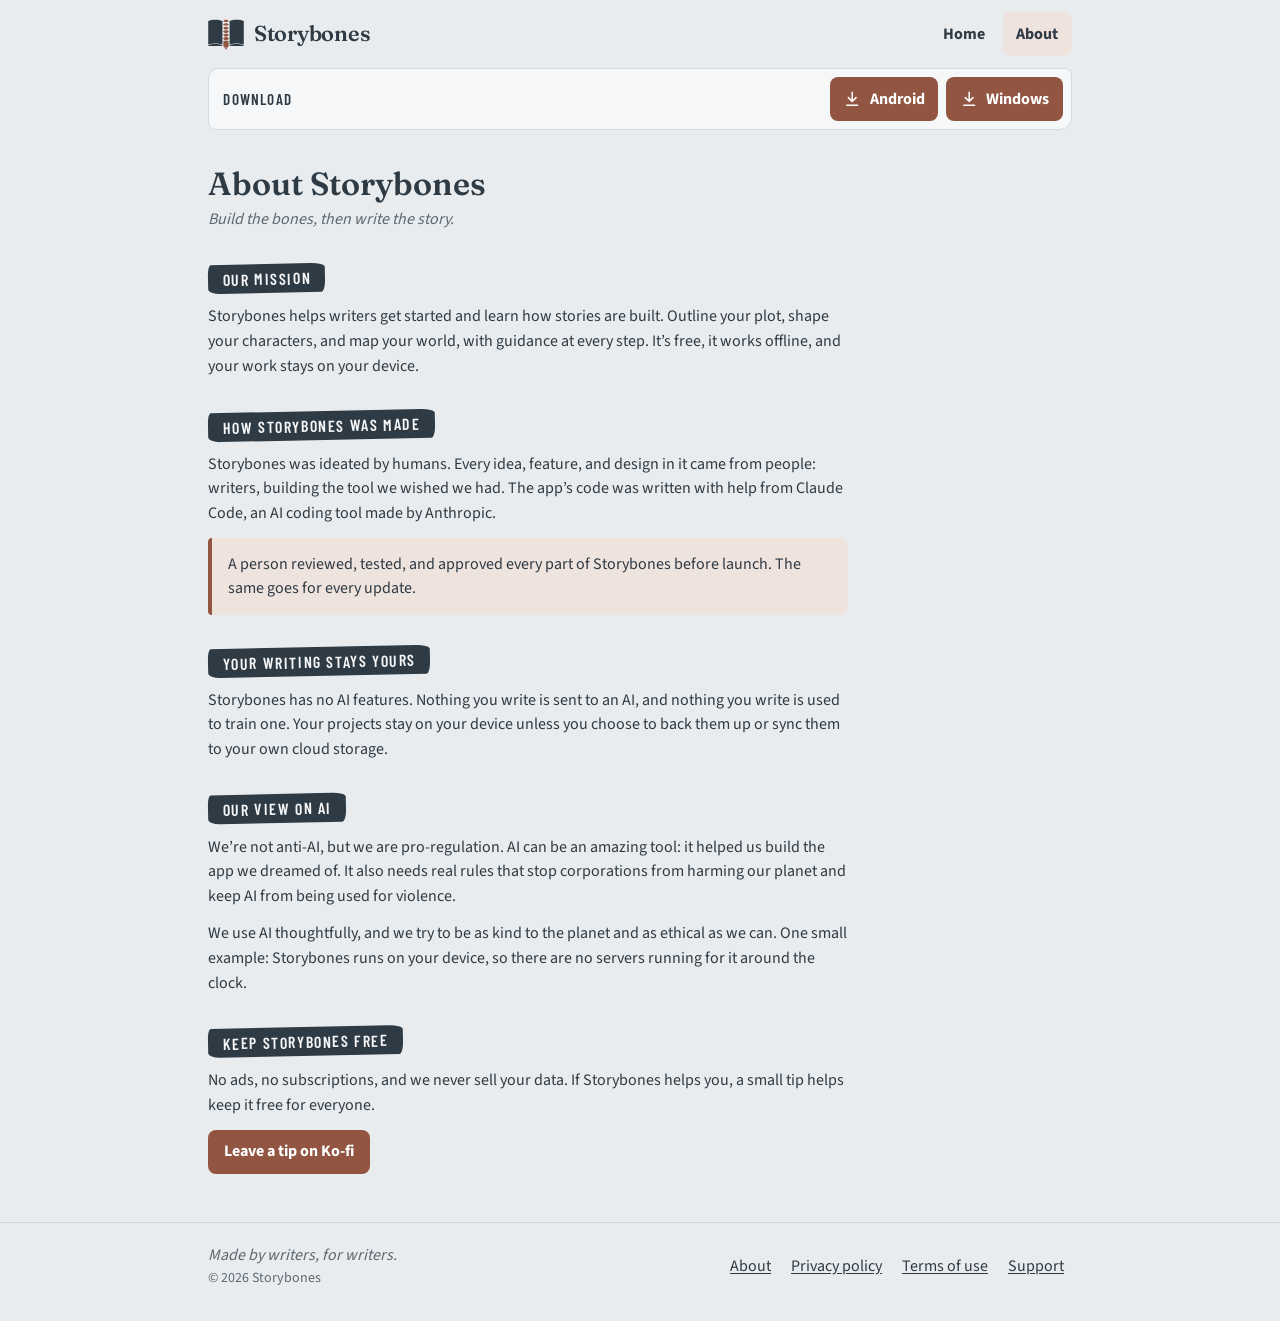
==== about.html @ e43e935f "Storybones site: home with downloads, About, Privacy policy, Terms of use, Support" ====
<!doctype html>
<html lang="en">
  <head>
    <meta charset="utf-8" />
    <meta name="viewport" content="width=device-width, initial-scale=1" />
    <title>About Storybones</title>
    <meta
      name="description"
      content="Storybones is a free planner for writers: outlines, characters, and short courses. It works offline, and your work stays on your device."
    />
    <link rel="stylesheet" href="site.css" />
  </head>
  <body>
    <a class="skip" href="#main">Skip to About Storybones</a>

    <header class="top static" id="top">
      <div class="bar">
        <a class="wordmark" href="index.html">
          <svg viewBox="0 0 160 160" aria-hidden="true" focusable="false">
            <g class="spine">
              <path d="M92.48,112.38c-.66-.89-1.91-1.07-2.8-.42l-1.48,1.1c-.12-1.61-1.45-2.88-3.09-2.88h-10.19c-1.64,0-2.97,1.27-3.09,2.88l-1.48-1.09c-.89-.66-2.14-.47-2.8.42-.66.89-.47,2.14.42,2.8l3.78,2.8h-.65c-1.72,0-3.11,1.39-3.11,3.11v12.36c0,1.72,1.39,3.11,3.11,3.11h.52l7.5,13.38c.12.22.31.36.52.44v-7.46c-.99-.18-1.74-1.04-1.74-2.08,0-1.17.95-2.12,2.12-2.12s2.12.95,2.12,2.12c0,1.04-.75,1.9-1.74,2.08v7.46c.21-.08.39-.22.52-.44l7.5-13.38h.52c1.72,0,3.11-1.39,3.11-3.11v-12.36c0-1.72-1.39-3.11-3.11-3.11h-.65l3.78-2.8c.89-.66,1.07-1.91.42-2.8Z" />
              <path d="M92.48,97.78c-.66-.89-1.91-1.07-2.8-.42l-1.45,1.08v-1.52c0-1.72-1.39-3.11-3.11-3.11h-10.19c-1.72,0-3.11,1.39-3.11,3.11v1.52l-1.45-1.08c-.89-.66-2.14-.47-2.8.42-.66.89-.47,2.14.42,2.8l3.83,2.84v1.74c0,1.72,1.39,3.11,3.11,3.11h10.19c1.72,0,3.11-1.39,3.11-3.11v-1.74l3.83-2.84c.89-.66,1.07-1.91.42-2.8Z" />
              <path d="M92.71,82.76c-.43-1.02-1.6-1.5-2.62-1.07l-1.87.78v-1.02c0-1.72-1.39-3.11-3.11-3.11h-10.19c-1.72,0-3.11,1.39-3.11,3.11v1.02l-1.87-.78c-1.02-.42-2.19.05-2.62,1.07-.43,1.02.05,2.19,1.07,2.62l3.42,1.43v1.42c0,1.72,1.39,3.11,3.11,3.11h10.19c1.72,0,3.11-1.39,3.11-3.11v-1.42l3.42-1.43c1.02-.43,1.5-1.6,1.07-2.62Z" />
              <path d="M92.85,68.73c-.13-1.1-1.13-1.88-2.22-1.75l-2.41.29v-1.29c0-1.72-1.39-3.11-3.11-3.11h-10.19c-1.72,0-3.11,1.39-3.11,3.11v1.29l-2.41-.29c-1.09-.13-2.09.65-2.22,1.75-.13,1.1.65,2.09,1.75,2.22l2.88.35v1.46c0,1.72,1.39,3.11,3.11,3.11h10.19c1.72,0,3.11-1.39,3.11-3.11v-1.46l2.88-.35c1.1-.13,1.88-1.13,1.75-2.22Z" />
              <path d="M90.78,51.77l-2.56.11v-1.36c0-1.72-1.39-3.11-3.11-3.11h-10.19c-1.72,0-3.11,1.39-3.11,3.11v1.36l-2.56-.11c-1.11-.06-2.04.81-2.08,1.91-.05,1.1.81,2.04,1.91,2.08l2.73.12v1.41c0,1.72,1.39,3.11,3.11,3.11h10.19c1.72,0,3.11-1.39,3.11-3.11v-1.41l2.73-.12c1.1-.05,1.96-.98,1.91-2.08-.05-1.1-.97-1.98-2.08-1.91Z" />
              <path d="M91.1,35.66l-2.88-.34v-.28c0-1.72-1.39-3.11-3.11-3.11h-10.19c-1.72,0-3.11,1.39-3.11,3.11v.28l-2.88.34c-1.1.13-1.88,1.12-1.75,2.22.12,1.02.98,1.77,1.98,1.77.08,0,.16,0,.23-.01l2.41-.28v.09c0,1.72,1.39,3.11,3.11,3.11h10.19c1.72,0,3.11-1.39,3.11-3.11v-.09l2.41.28c.08,0,.16.01.23.01,1,0,1.87-.75,1.98-1.77.13-1.1-.66-2.09-1.75-2.22Z" />
              <path d="M91.33,20.59l-3.11-.74v-.27c0-1.72-1.39-3.11-3.11-3.11h-10.19c-1.72,0-3.11,1.39-3.11,3.11v.27l-3.11.74c-1.07.26-1.74,1.34-1.48,2.41.22.92,1.04,1.54,1.94,1.54.15,0,.31-.02.47-.06l2.18-.52h0c0,1.73,1.39,3.12,3.11,3.12h10.19c1.72,0,3.11-1.39,3.11-3.11h0s2.18.51,2.18.51c.16.04.31.06.47.06.9,0,1.72-.62,1.94-1.54.26-1.07-.41-2.15-1.48-2.41Z" />
            </g>
            <g class="pages">
              <path d="M64.16,131.62v-.34c0-.66-.41-1.26-1.05-1.51-8.21-3.22-18.85-5.17-30.49-5.17s-22.34,1.96-30.56,5.19c-.64.25-1.04.85-1.04,1.51v.32c0,.9.77,1.63,1.72,1.63h59.71c.95,0,1.72-.73,1.72-1.63Z" />
              <path d="M64.13,23.76v-.76c0-.53-.33-1.01-.84-1.21-8.23-3.27-18.95-5.25-30.68-5.25s-22.51,1.99-30.75,5.27c-.51.2-.84.69-.84,1.21v31.12s.02,0,.03.01v71.41c0,.92.97,1.56,1.87,1.22,8.1-3.04,18.44-4.86,29.7-4.86s21.58,1.82,29.67,4.85c.9.34,1.87-.3,1.87-1.22V23.76h-.03Z" />
              <path d="M159.02,131.45v-.34c0-.66-.41-1.26-1.05-1.51-8.21-3.22-18.85-5.17-30.49-5.17s-22.34,1.96-30.56,5.19c-.64.25-1.04.85-1.04,1.51v.32c0,.9.77,1.63,1.72,1.63h59.71c.95,0,1.72-.73,1.72-1.63Z" />
              <path d="M158.98,23.59v-.76c0-.53-.33-1.01-.84-1.21-8.23-3.27-18.95-5.25-30.68-5.25s-22.51,1.99-30.75,5.27c-.51.2-.84.69-.84,1.21v31.12s.02,0,.03.01v71.41c0,.92.97,1.56,1.87,1.22,8.1-3.04,18.44-4.86,29.7-4.86s21.58,1.82,29.67,4.85c.9.34,1.87-.3,1.87-1.22V23.59h-.03Z" />
            </g>
          </svg>
          Storybones
        </a>
        <nav class="nav" aria-label="Site">
          <a href="index.html">Home</a>
          <a href="about.html" aria-current="page">About</a>
        </nav>
      </div>

      <div class="mini" id="mini">
        <div class="card minicard" role="group" aria-labelledby="mini-label">
          <p class="mini-label" id="mini-label">Download</p>
          <a class="btn small" href="https://github.com/dnpart/storybones/releases/latest/download/Storybones-Android.apk" data-device="android">
            <svg viewBox="0 0 24 24" fill="none" stroke="currentColor" stroke-width="2" stroke-linecap="round" stroke-linejoin="round" aria-hidden="true"><path d="M12 3v12M7 10l5 5 5-5M5 20h14" /></svg>
            Android
          </a>
          <a class="btn small" href="https://github.com/dnpart/storybones/releases/latest/download/Storybones-Windows-Setup.exe" data-device="windows">
            <svg viewBox="0 0 24 24" fill="none" stroke="currentColor" stroke-width="2" stroke-linecap="round" stroke-linejoin="round" aria-hidden="true"><path d="M12 3v12M7 10l5 5 5-5M5 20h14" /></svg>
            Windows
          </a>
        </div>
      </div>
    </header>

    <main id="main" class="prose">
      <h1>About Storybones</h1>
      <p class="lede">Build the bones, then write the story.</p>

      <h2 class="banner">Our mission</h2>
      <p>
        Storybones helps writers get started and learn how stories are
        built. Outline your plot, shape your characters, and map your world,
        with guidance at every step. It’s free, it works offline, and your
        work stays on your device.
      </p>

      <h2 class="banner">How Storybones was made</h2>
      <p>
        Storybones was ideated by humans. Every idea, feature, and design in
        it came from people: writers, building the tool we wished we had. The
        app’s code was written with help from Claude Code, an AI coding tool
        made by Anthropic.
      </p>
      <p class="promise">
        A person reviewed, tested, and approved every part of Storybones
        before launch. The same goes for every update.
      </p>

      <h2 class="banner">Your writing stays yours</h2>
      <p>
        Storybones has no AI features. Nothing you write is sent to an AI,
        and nothing you write is used to train one. Your projects stay on
        your device unless you choose to back them up or sync them to your
        own cloud storage.
      </p>

      <h2 class="banner">Our view on AI</h2>
      <p>
        We’re not anti-AI, but we are pro-regulation. AI can be an amazing
        tool: it helped us build the app we dreamed of. It also needs real
        rules that stop corporations from harming our planet and keep AI from
        being used for violence.
      </p>
      <p>
        We use AI thoughtfully, and we try to be as kind to the planet and as
        ethical as we can. One small example: Storybones runs on your device,
        so there are no servers running for it around the clock.
      </p>

      <h2 class="banner">Keep Storybones free</h2>
      <p>
        No ads, no subscriptions, and we never sell your data. If Storybones
        helps you, a small tip helps keep it free for everyone.
      </p>
      <p class="kofi">
        <a class="btn" href="https://ko-fi.com/drnightphlox" rel="noopener">Leave a tip on Ko-fi</a>
      </p>
    </main>

    <footer>
      <div class="inner">
        <div>
          <p class="made">Made by writers, for writers.</p>
          <p class="copy">© 2026 Storybones</p>
        </div>
        <ul>
          <li><a href="about.html">About</a></li>
          <li><a href="privacy.html">Privacy policy</a></li>
          <li><a href="terms.html">Terms of use</a></li>
          <li><a href="support.html">Support</a></li>
        </ul>
      </div>
    </footer>

    <script>
      // Point out the download for the visitor's own device.
      const ua = navigator.userAgent
      const mine = /Android/i.test(ua) ? 'android' : /Windows/i.test(ua) ? 'windows' : null
      if (mine) {
        document.querySelectorAll('.mini .btn').forEach((b) => {
          if (b.dataset.device !== mine) b.classList.add('quiet')
        })
      }
    </script>
  </body>
</html>
---- site.css ----
/* Storybones site mockup: Slate & Clay, light and dark (docs/DESIGN.md).
   Fonts are copies of the app's own, so nothing loads from elsewhere. */

@font-face {
  font-family: 'Fraunces';
  src: url('fonts/fraunces-latin-wght-normal.woff2') format('woff2');
  font-weight: 100 900;
  font-display: swap;
}
@font-face {
  font-family: 'Source Sans 3';
  src: url('fonts/source-sans-3-latin-wght-normal.woff2') format('woff2');
  font-weight: 200 900;
  font-display: swap;
}
@font-face {
  font-family: 'Barlow Condensed';
  src: url('fonts/barlow-condensed-latin-600-normal.woff2') format('woff2');
  font-weight: 600;
  font-display: swap;
}
@font-face {
  font-family: 'Caveat';
  src: url('fonts/caveat-latin-600-normal.woff2') format('woff2');
  font-weight: 600;
  font-display: swap;
}

:root {
  --c-bg: #e9ecee;
  --c-surface: #f6f7f8;
  --c-ink: #2e3a44;
  --c-muted: #5d6973;
  --c-line: #d3d9de;
  --c-accent: #915541;
  --c-soft: #efe3de;
  --c-on: #ffffff;
  --font-display: 'Fraunces', Georgia, serif;
  --font-label: 'Barlow Condensed', 'Arial Narrow', sans-serif;
  --font-body: 'Source Sans 3', system-ui, sans-serif;
  --font-hand: 'Caveat', cursive;
  --header-h: 4rem;
  color-scheme: light;
}
@media (prefers-color-scheme: dark) {
  :root {
    --c-bg: #232c33;
    --c-surface: #2d3740;
    --c-ink: #e6e9ec;
    --c-muted: #a3adb5;
    --c-line: #3c4751;
    --c-accent: #d69983;
    --c-soft: #3a302d;
    --c-on: #232c33;
    color-scheme: dark;
  }
}

*,
*::before,
*::after {
  box-sizing: border-box;
}
html {
  scroll-padding-top: 8rem;
}
body {
  margin: 0;
  background: var(--c-bg);
  color: var(--c-ink);
  font: 1rem/1.55 var(--font-body);
}
a {
  color: var(--c-accent);
  text-underline-offset: 0.15em;
}
:focus-visible {
  outline: 2px solid var(--c-accent);
  outline-offset: 2px;
}
.skip {
  position: absolute;
  left: -999px;
}
.skip:focus {
  left: 1rem;
  top: 0.5rem;
  z-index: 10;
  background: var(--c-surface);
  padding: 0.5rem 1rem;
}

/* Header: the logo stays at the top. */
.top {
  position: sticky;
  top: 0;
  z-index: 5;
  background: var(--c-bg);
}
.bar {
  max-width: 56rem;
  margin: 0 auto;
  padding: 0.75rem 1rem;
  display: flex;
  align-items: center;
  justify-content: space-between;
  gap: 1rem;
  min-height: var(--header-h);
}
.wordmark {
  display: inline-flex;
  align-items: center;
  gap: 0.45em;
  font: 600 1.35rem/1 var(--font-display);
  letter-spacing: -0.01em;
  color: var(--c-ink);
  text-decoration: none;
  min-height: 44px;
}
.wordmark svg {
  width: 2.25rem;
  height: 2.25rem;
}
.spine {
  fill: var(--c-accent);
}
.pages {
  fill: var(--c-ink);
}
.nav {
  display: flex;
  gap: 0.25rem;
}
.nav a {
  display: inline-flex;
  align-items: center;
  min-height: 44px;
  padding: 0 0.85rem;
  border-radius: 8px;
  color: var(--c-ink);
  font-weight: 700;
  text-decoration: none;
}
.nav a:hover {
  background: color-mix(in srgb, var(--c-ink) 8%, transparent);
}
.nav a[aria-current='page'] {
  background: var(--c-soft);
}

/* The download card sits under the logo. Once it scrolls away, a slim
   download bar stays pinned under the logo instead (.mini), floating over
   the page so nothing below it moves. */
.mini {
  position: absolute;
  top: 100%;
  left: 0;
  right: 0;
  padding: 0 1rem;
}
.mini[hidden] {
  display: none;
}
.minicard {
  max-width: 54rem;
  margin: 0 auto;
  padding: 0.5rem 0.5rem 0.5rem 0.9rem;
  display: flex;
  flex-wrap: wrap;
  align-items: center;
  gap: 0.5rem;
  box-shadow: 0 6px 16px -10px rgb(0 0 0 / 0.45);
}
.mini-label {
  margin: 0 auto 0 0;
  font: 600 0.95rem/1.2 var(--font-label);
  letter-spacing: 0.08em;
  text-transform: uppercase;
}
.btn.small {
  padding: 0 0.85rem;
}
.btn.quiet {
  background: transparent;
  color: var(--c-ink);
  box-shadow: inset 0 0 0 1.5px var(--c-muted);
}
.btn.quiet:hover {
  background: color-mix(in srgb, var(--c-ink) 8%, transparent);
}
.top.static .mini {
  position: static;
  padding-bottom: 0.75rem;
}
.top.static .minicard {
  box-shadow: none;
}

.card {
  background: var(--c-surface);
  border: 1.5px solid var(--c-line);
  border-radius: 10px 7px 12px 8px;
}
.get {
  padding: 1.25rem;
  display: grid;
  gap: 1rem;
}
.get h1 {
  margin: 0;
  font: 600 1.6rem/1.2 var(--font-display);
}
.tagline {
  margin: 0.25rem 0 0;
  color: var(--c-muted);
}
.tagline em {
  color: var(--c-ink);
  font-style: italic;
}
.choices {
  display: grid;
  grid-template-columns: repeat(auto-fit, minmax(14rem, 1fr));
  gap: 0.75rem;
}
.choice {
  display: grid;
  gap: 0.35rem;
  align-content: start;
  padding: 0.85rem;
  border: 1.5px solid var(--c-line);
  border-radius: 8px 11px 7px 10px;
  background: var(--c-bg);
  position: relative;
}
.choice.mine {
  border-color: var(--c-accent);
}
.choice h2 {
  margin: 0;
  display: flex;
  align-items: center;
  gap: 0.5rem;
  font: 600 0.95rem/1.2 var(--font-label);
  letter-spacing: 0.08em;
  text-transform: uppercase;
}
.choice h2 svg {
  width: 1.4rem;
  height: 1.4rem;
  flex-shrink: 0;
}
.for {
  margin: 0;
  color: var(--c-muted);
  font-size: 0.9375rem;
}
.badge {
  justify-self: start;
  padding: 0.1rem 0.6rem;
  border-radius: 999px;
  background: var(--c-soft);
  color: var(--c-ink);
  font-size: 0.8125rem;
  font-weight: 700;
}
.btn {
  display: inline-flex;
  align-items: center;
  justify-content: center;
  gap: 0.5rem;
  min-height: 44px;
  padding: 0 1rem;
  border-radius: 8px;
  background: var(--c-accent);
  color: var(--c-on);
  font-weight: 700;
  text-decoration: none;
}
.btn svg {
  width: 1.15rem;
  height: 1.15rem;
}
.btn:hover {
  background: color-mix(in srgb, var(--c-accent) 88%, var(--c-ink));
}
.choice.later {
  border-style: dashed;
  background: transparent;
}
.choice.later h2,
.choice.later .for {
  color: var(--c-muted);
}
.lock {
  display: flex;
  align-items: center;
  gap: 0.4rem;
  color: var(--c-muted);
  font-size: 0.9375rem;
}
.lock svg {
  width: 1rem;
  height: 1rem;
}
details.how {
  font-size: 0.9375rem;
}
details.how summary {
  display: inline-flex;
  align-items: center;
  min-height: 44px;
  cursor: pointer;
  color: var(--c-ink);
  font-weight: 700;
}
details.how ol {
  margin: 0 0 0.25rem;
  padding-left: 1.25rem;
}
details.how li + li {
  margin-top: 0.25rem;
}
.tip {
  margin: 0;
  font: 600 1.25rem/1.2 var(--font-hand);
  color: var(--c-accent);
  transform: rotate(-1deg);
}

/* Page body */
main {
  max-width: 56rem;
  margin: 0 auto;
  padding: 1rem 1rem 3rem;
}
.banner {
  display: inline-block;
  margin: 1.5rem 0 1rem;
  padding: 0.3rem 0.9rem;
  background: var(--c-ink);
  color: var(--c-surface);
  font: 600 1rem/1.2 var(--font-label);
  letter-spacing: 0.1em;
  text-transform: uppercase;
  border-radius: 3px 14px 4px 12px / 10px 4px 12px 5px;
  transform: rotate(-1.2deg);
}
.notes {
  padding: 1.25rem 1.5rem;
}
.notes h3 {
  margin: 0;
  font: 600 1.35rem/1.2 var(--font-display);
}
.date {
  margin: 0.15rem 0 0;
  color: var(--c-muted);
}
.notes h4 {
  margin: 1.25rem 0 0.4rem;
  font: 600 0.95rem/1.2 var(--font-label);
  letter-spacing: 0.08em;
  text-transform: uppercase;
  color: var(--c-muted);
}
.notes ul {
  margin: 0;
  padding-left: 1.25rem;
}
.notes li + li {
  margin-top: 0.4rem;
}
.more {
  margin: 1rem 0 0;
  color: var(--c-muted);
}

/* About page */
.prose > * {
  max-width: 40rem;
}
.prose .banner {
  margin-top: 2rem;
}
.prose h1 {
  margin: 0.5rem 0 0;
  font: 600 2rem/1.15 var(--font-display);
}
.prose .lede {
  margin: 0.25rem 0 0;
  font-style: italic;
  color: var(--c-muted);
}
.prose h2 {
  margin: 0;
}
.prose p {
  margin: 0.75rem 0 0;
}
.promise {
  margin: 1rem 0 0;
  padding: 0.85rem 1rem;
  background: var(--c-soft);
  border-left: 4px solid var(--c-accent);
  border-radius: 4px 8px 8px 4px;
}
.kofi {
  margin-top: 1rem;
}

footer {
  border-top: 1.5px solid var(--c-line);
}
footer .inner {
  max-width: 56rem;
  margin: 0 auto;
  padding: 1.25rem 1rem 2rem;
  display: flex;
  flex-wrap: wrap;
  gap: 0.5rem 1.5rem;
  align-items: center;
  justify-content: space-between;
  color: var(--c-muted);
}
footer ul {
  display: flex;
  flex-wrap: wrap;
  gap: 0 0.25rem;
  margin: 0;
  padding: 0;
  list-style: none;
}
footer a {
  display: inline-flex;
  align-items: center;
  min-height: 44px;
  padding: 0 0.5rem;
  color: var(--c-ink);
}
footer p {
  margin: 0;
}
.made {
  font-style: italic;
}
.copy {
  font-size: 0.875rem;
}
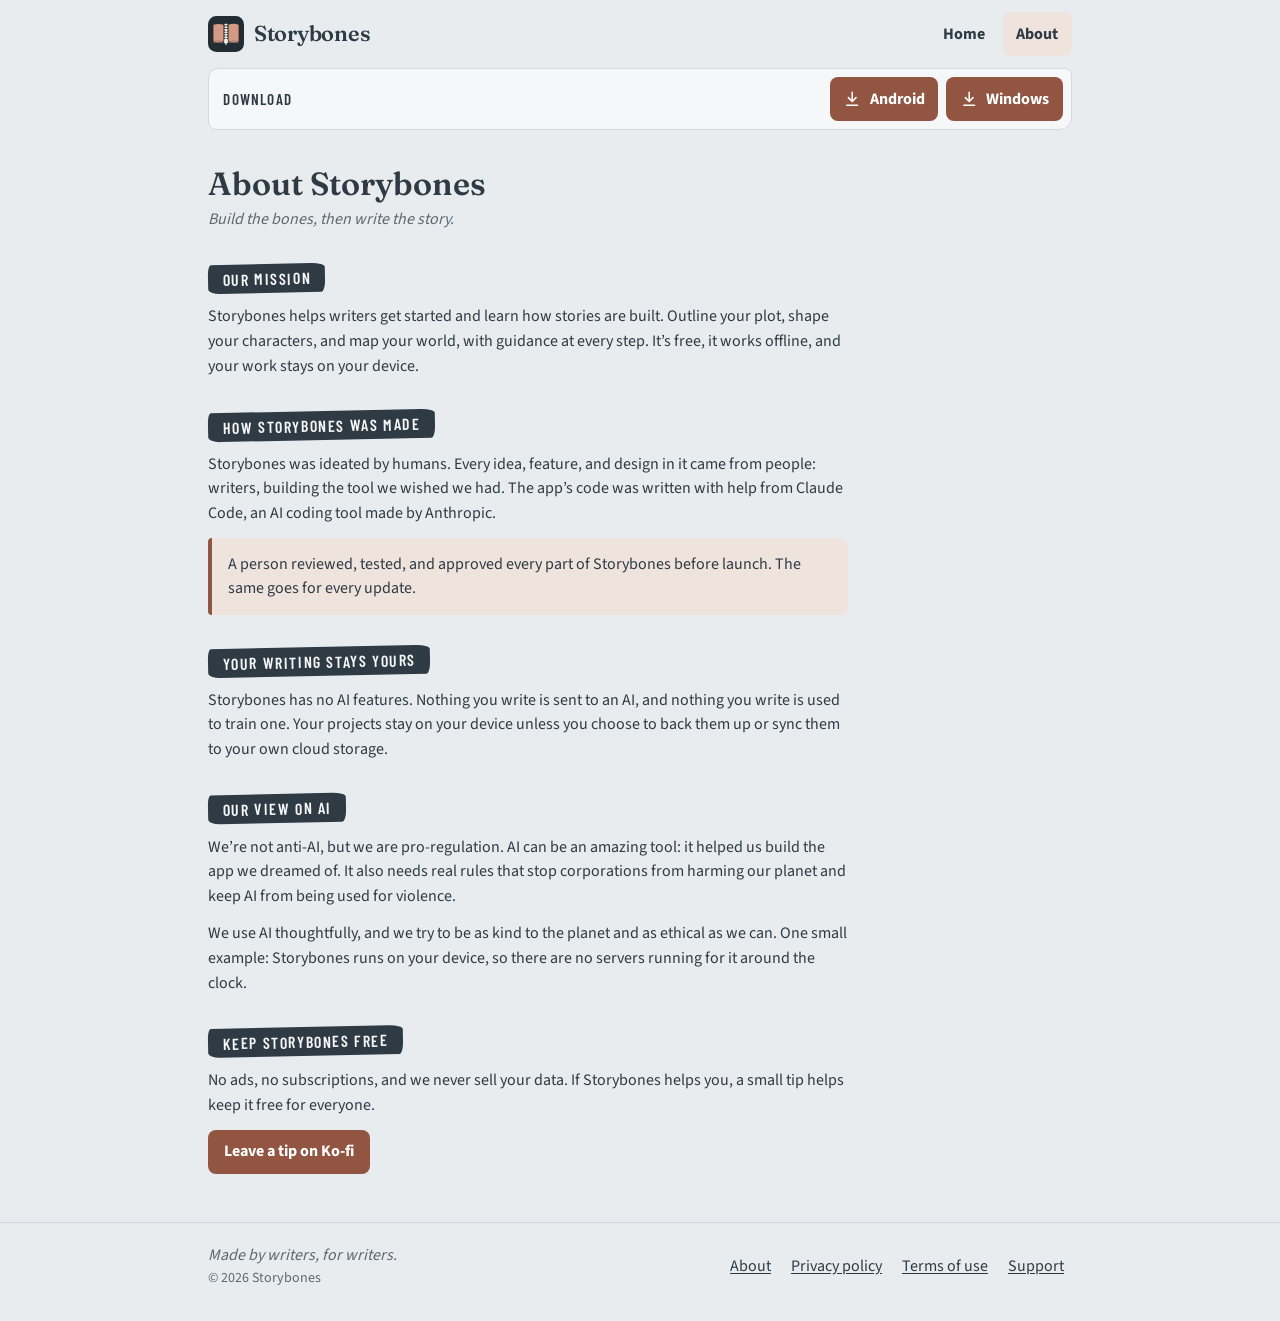
==== commit 38d0a614: "Logo: the app icon; latest update: 0.9.1 Co-Authored-By: Claude Opus 5.5 <noreply@anthropic.com>" ====
--- a/about.html
+++ b/about.html
@@ -9,6 +9,7 @@
       content="Storybones is a free planner for writers: outlines, characters, and short courses. It works offline, and your work stays on your device."
     />
     <link rel="stylesheet" href="site.css" />
+    <link rel="icon" type="image/svg+xml" href="favicon.svg" />
   </head>
   <body>
     <a class="skip" href="#main">Skip to About Storybones</a>
@@ -16,23 +17,7 @@
     <header class="top static" id="top">
       <div class="bar">
         <a class="wordmark" href="index.html">
-          <svg viewBox="0 0 160 160" aria-hidden="true" focusable="false">
-            <g class="spine">
-              <path d="M92.48,112.38c-.66-.89-1.91-1.07-2.8-.42l-1.48,1.1c-.12-1.61-1.45-2.88-3.09-2.88h-10.19c-1.64,0-2.97,1.27-3.09,2.88l-1.48-1.09c-.89-.66-2.14-.47-2.8.42-.66.89-.47,2.14.42,2.8l3.78,2.8h-.65c-1.72,0-3.11,1.39-3.11,3.11v12.36c0,1.72,1.39,3.11,3.11,3.11h.52l7.5,13.38c.12.22.31.36.52.44v-7.46c-.99-.18-1.74-1.04-1.74-2.08,0-1.17.95-2.12,2.12-2.12s2.12.95,2.12,2.12c0,1.04-.75,1.9-1.74,2.08v7.46c.21-.08.39-.22.52-.44l7.5-13.38h.52c1.72,0,3.11-1.39,3.11-3.11v-12.36c0-1.72-1.39-3.11-3.11-3.11h-.65l3.78-2.8c.89-.66,1.07-1.91.42-2.8Z" />
-              <path d="M92.48,97.78c-.66-.89-1.91-1.07-2.8-.42l-1.45,1.08v-1.52c0-1.72-1.39-3.11-3.11-3.11h-10.19c-1.72,0-3.11,1.39-3.11,3.11v1.52l-1.45-1.08c-.89-.66-2.14-.47-2.8.42-.66.89-.47,2.14.42,2.8l3.83,2.84v1.74c0,1.72,1.39,3.11,3.11,3.11h10.19c1.72,0,3.11-1.39,3.11-3.11v-1.74l3.83-2.84c.89-.66,1.07-1.91.42-2.8Z" />
-              <path d="M92.71,82.76c-.43-1.02-1.6-1.5-2.62-1.07l-1.87.78v-1.02c0-1.72-1.39-3.11-3.11-3.11h-10.19c-1.72,0-3.11,1.39-3.11,3.11v1.02l-1.87-.78c-1.02-.42-2.19.05-2.62,1.07-.43,1.02.05,2.19,1.07,2.62l3.42,1.43v1.42c0,1.72,1.39,3.11,3.11,3.11h10.19c1.72,0,3.11-1.39,3.11-3.11v-1.42l3.42-1.43c1.02-.43,1.5-1.6,1.07-2.62Z" />
-              <path d="M92.85,68.73c-.13-1.1-1.13-1.88-2.22-1.75l-2.41.29v-1.29c0-1.72-1.39-3.11-3.11-3.11h-10.19c-1.72,0-3.11,1.39-3.11,3.11v1.29l-2.41-.29c-1.09-.13-2.09.65-2.22,1.75-.13,1.1.65,2.09,1.75,2.22l2.88.35v1.46c0,1.72,1.39,3.11,3.11,3.11h10.19c1.72,0,3.11-1.39,3.11-3.11v-1.46l2.88-.35c1.1-.13,1.88-1.13,1.75-2.22Z" />
-              <path d="M90.78,51.77l-2.56.11v-1.36c0-1.72-1.39-3.11-3.11-3.11h-10.19c-1.72,0-3.11,1.39-3.11,3.11v1.36l-2.56-.11c-1.11-.06-2.04.81-2.08,1.91-.05,1.1.81,2.04,1.91,2.08l2.73.12v1.41c0,1.72,1.39,3.11,3.11,3.11h10.19c1.72,0,3.11-1.39,3.11-3.11v-1.41l2.73-.12c1.1-.05,1.96-.98,1.91-2.08-.05-1.1-.97-1.98-2.08-1.91Z" />
-              <path d="M91.1,35.66l-2.88-.34v-.28c0-1.72-1.39-3.11-3.11-3.11h-10.19c-1.72,0-3.11,1.39-3.11,3.11v.28l-2.88.34c-1.1.13-1.88,1.12-1.75,2.22.12,1.02.98,1.77,1.98,1.77.08,0,.16,0,.23-.01l2.41-.28v.09c0,1.72,1.39,3.11,3.11,3.11h10.19c1.72,0,3.11-1.39,3.11-3.11v-.09l2.41.28c.08,0,.16.01.23.01,1,0,1.87-.75,1.98-1.77.13-1.1-.66-2.09-1.75-2.22Z" />
-              <path d="M91.33,20.59l-3.11-.74v-.27c0-1.72-1.39-3.11-3.11-3.11h-10.19c-1.72,0-3.11,1.39-3.11,3.11v.27l-3.11.74c-1.07.26-1.74,1.34-1.48,2.41.22.92,1.04,1.54,1.94,1.54.15,0,.31-.02.47-.06l2.18-.52h0c0,1.73,1.39,3.12,3.11,3.12h10.19c1.72,0,3.11-1.39,3.11-3.11h0s2.18.51,2.18.51c.16.04.31.06.47.06.9,0,1.72-.62,1.94-1.54.26-1.07-.41-2.15-1.48-2.41Z" />
-            </g>
-            <g class="pages">
-              <path d="M64.16,131.62v-.34c0-.66-.41-1.26-1.05-1.51-8.21-3.22-18.85-5.17-30.49-5.17s-22.34,1.96-30.56,5.19c-.64.25-1.04.85-1.04,1.51v.32c0,.9.77,1.63,1.72,1.63h59.71c.95,0,1.72-.73,1.72-1.63Z" />
-              <path d="M64.13,23.76v-.76c0-.53-.33-1.01-.84-1.21-8.23-3.27-18.95-5.25-30.68-5.25s-22.51,1.99-30.75,5.27c-.51.2-.84.69-.84,1.21v31.12s.02,0,.03.01v71.41c0,.92.97,1.56,1.87,1.22,8.1-3.04,18.44-4.86,29.7-4.86s21.58,1.82,29.67,4.85c.9.34,1.87-.3,1.87-1.22V23.76h-.03Z" />
-              <path d="M159.02,131.45v-.34c0-.66-.41-1.26-1.05-1.51-8.21-3.22-18.85-5.17-30.49-5.17s-22.34,1.96-30.56,5.19c-.64.25-1.04.85-1.04,1.51v.32c0,.9.77,1.63,1.72,1.63h59.71c.95,0,1.72-.73,1.72-1.63Z" />
-              <path d="M158.98,23.59v-.76c0-.53-.33-1.01-.84-1.21-8.23-3.27-18.95-5.25-30.68-5.25s-22.51,1.99-30.75,5.27c-.51.2-.84.69-.84,1.21v31.12s.02,0,.03.01v71.41c0,.92.97,1.56,1.87,1.22,8.1-3.04,18.44-4.86,29.7-4.86s21.58,1.82,29.67,4.85c.9.34,1.87-.3,1.87-1.22V23.59h-.03Z" />
-            </g>
-          </svg>
+          <img class="mark" src="favicon.svg" alt="" width="36" height="36" />
           Storybones
         </a>
         <nav class="nav" aria-label="Site">
--- a/site.css
+++ b/site.css
@@ -117,15 +117,10 @@
   text-decoration: none;
   min-height: 44px;
 }
-.wordmark svg {
+/* The app icon itself (favicon.svg): the same in light and dark. */
+.wordmark .mark {
   width: 2.25rem;
   height: 2.25rem;
-}
-.spine {
-  fill: var(--c-accent);
-}
-.pages {
-  fill: var(--c-ink);
 }
 .nav {
   display: flex;
@@ -317,6 +312,9 @@
 details.how ol {
   margin: 0 0 0.25rem;
   padding-left: 1.25rem;
+}
+details.how p {
+  margin: 0.25rem 0 0.5rem;
 }
 details.how li + li {
   margin-top: 0.25rem;
